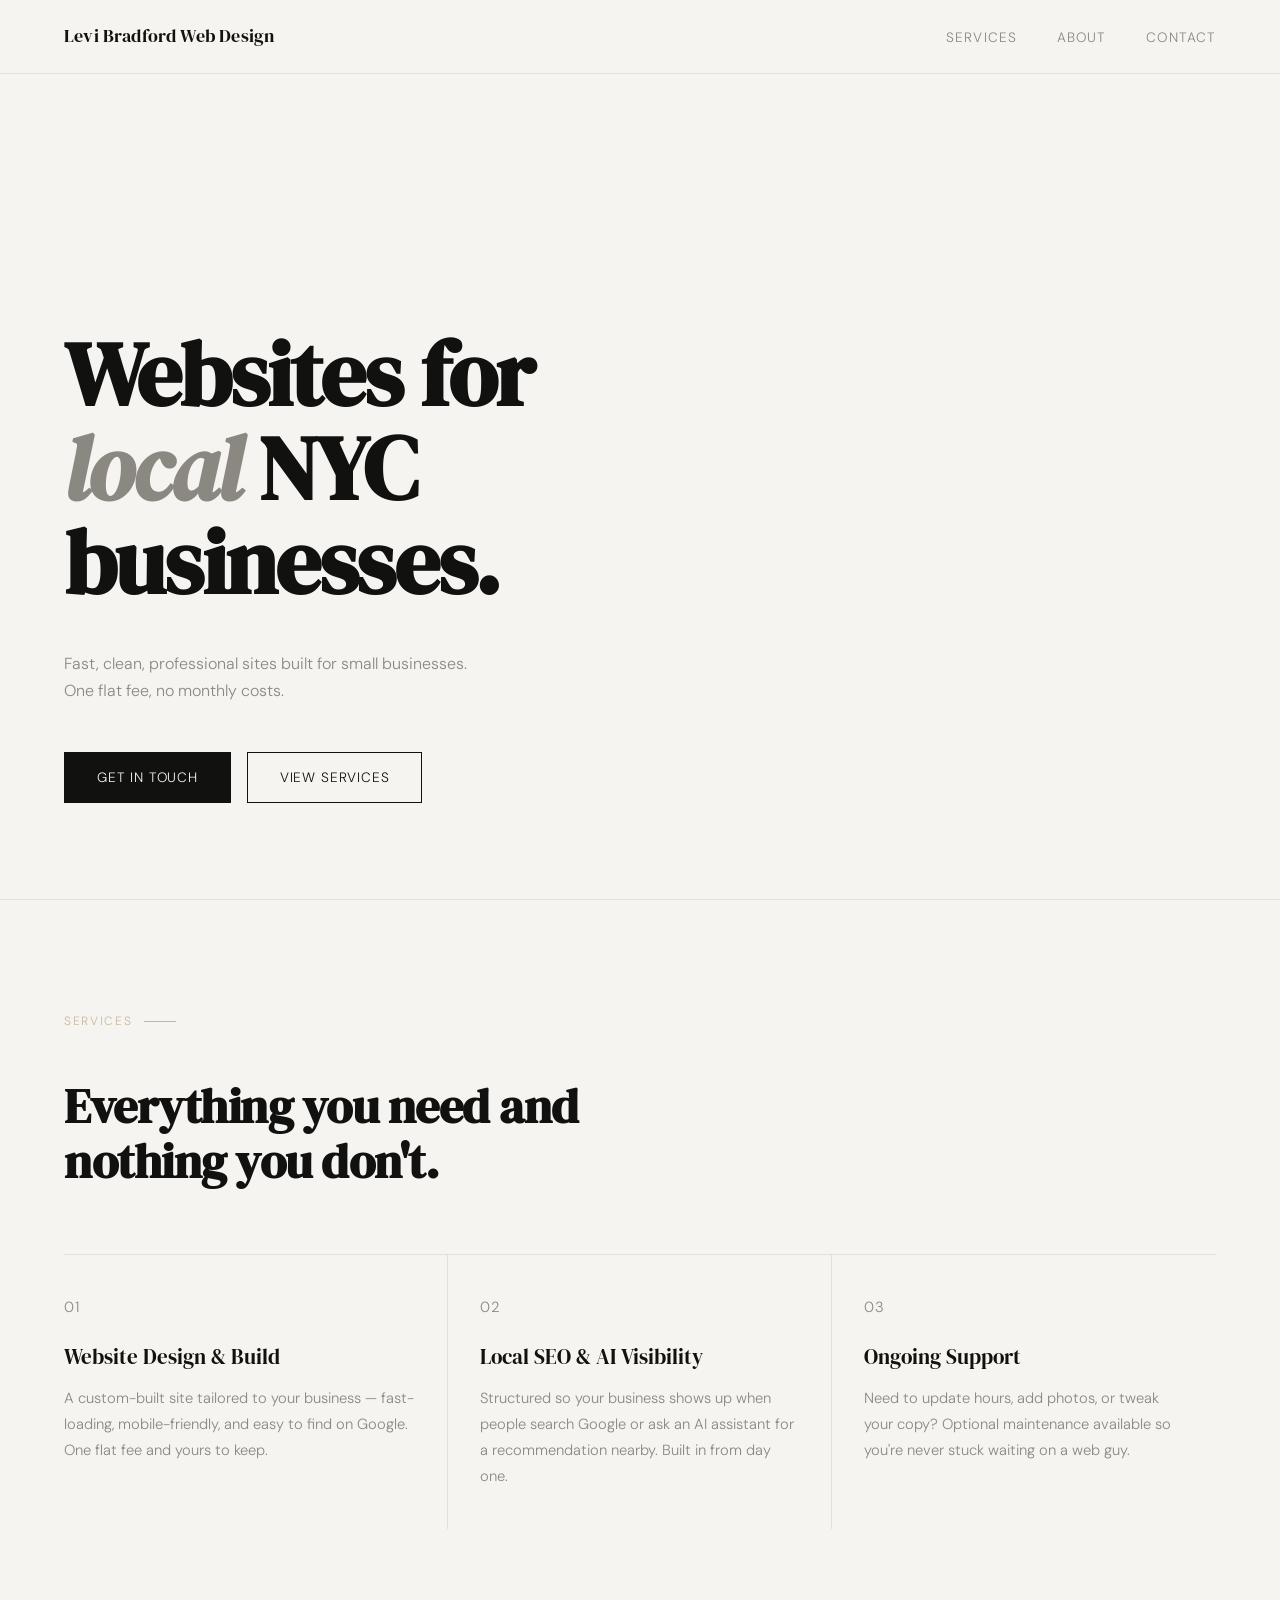
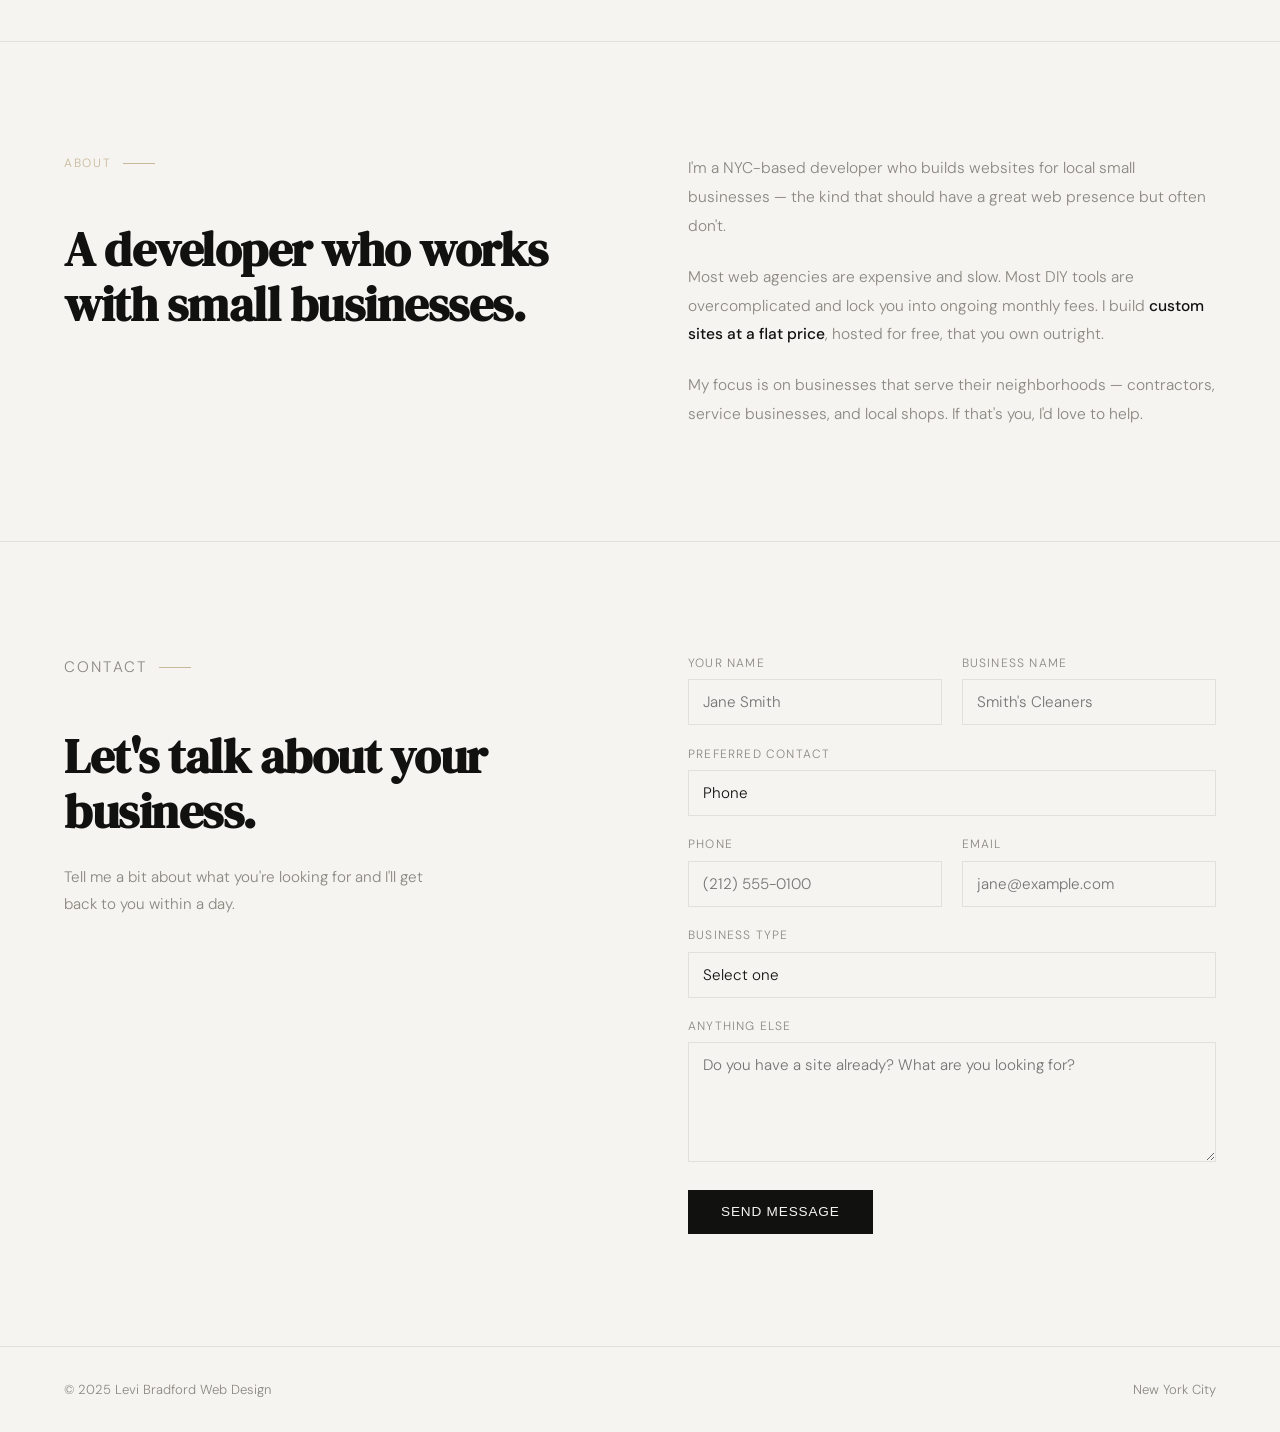
==== index.html @ beffd840 "fixed form" ====
<!DOCTYPE html>
<html lang="en">
<head>
  <meta charset="UTF-8" />
  <meta name="viewport" content="width=device-width, initial-scale=1.0" />
  <title>Levi Bradford Web Design — Web Design NYC</title>
  <link rel="preconnect" href="https://fonts.googleapis.com">
  <link rel="preconnect" href="https://fonts.gstatic.com" crossorigin>
  <link href="https://fonts.googleapis.com/css2?family=DM+Serif+Display:ital@0;1&family=DM+Sans:wght@300;400;500&display=swap" rel="stylesheet">
  <link rel="stylesheet" href="style.css">
</head>
<body>

  <nav>
    <a href="#" class="nav-logo">Levi Bradford Web Design</a>
    <ul class="nav-links">
      <li><a href="#services">Services</a></li>
      <li><a href="#about">About</a></li>
      <li><a href="#contact">Contact</a></li>
    </ul>
  </nav>

  <!-- HERO -->
  <section class="hero">
    <!-- <p class="hero-eyebrow fade-in">Web Design · New York City</p> -->
    <h1 class="fade-in">Websites for <em>local</em> NYC businesses.</h1>
    <!-- <h1 class="fade-in">Websites for local NYC businesses.</h1> -->
    <p class="hero-sub fade-in">Fast, clean, professional sites built for small businesses.<br>One flat fee, no monthly costs.</p>
    <div class="hero-btns fade-in">
      <a href="#contact" class="btn">Get in touch</a>
      <a href="#services" class="btn btn-outline">View Services</a>
    </div>
  </section>

  <!-- SERVICES -->
  <section id="services">
    <p class="section-label fade-in">Services</p>
    <h2 class="fade-in">Everything you need and nothing you don't.</h2>
    <div class="services-grid">
      <div class="service-item fade-in">
        <p class="service-number">01</p>
        <h3>Website Design & Build</h3>
        <p>A custom-built site tailored to your business — fast-loading, mobile-friendly, and easy to find on Google. One flat fee and yours to keep.</p>
      </div>
      <div class="service-item fade-in">
        <p class="service-number">02</p>
        <h3>Local SEO & AI Visibility</h3>
        <p>Structured so your business shows up when people search Google or ask an AI assistant for a recommendation nearby. Built in from day one.</p>
      </div>
      <div class="service-item fade-in">
        <p class="service-number">03</p>
        <h3>Ongoing Support</h3>
        <p>Need to update hours, add photos, or tweak your copy? Optional maintenance available so you're never stuck waiting on a web guy.</p>
      </div>
    </div>
  </section>

  <!-- ABOUT -->
  <section id="about">
    <div class="about-left fade-in">
      <p class="section-label">About</p>
      <h2>A developer who works with small businesses.</h2>
    </div>
    <div class="about-right fade-in">
      <p>I'm a NYC-based developer who builds websites for local small businesses — the kind that should have a great web presence but often don't.</p>
      <p>Most web agencies are expensive and slow. Most DIY tools are overcomplicated and lock you into ongoing monthly fees. I build <strong>custom sites at a flat price</strong>, hosted for free, that you own outright.</p>
      <p>My focus is on businesses that serve their neighborhoods — contractors, service businesses, and local shops. If that's you, I'd love to help.</p>
    </div>
  </section>

  <!-- CONTACT -->
  <section id="contact">
    <div class="contact-left fade-in">
      <p class="section-label">Contact</p>
      <h2>Let's talk about your business.</h2>
      <p>Tell me a bit about what you're looking for and I'll get back to you within a day.</p>
    </div>
    <div class="contact-right">
      <form class="contact-form fade-in" name="contact" method="POST" action="/contact-submission" data-netlify="true" netlify-honeypot="bot-field">
        <input type="hidden" name="form-name" value="contact" />
        <p class="bot-field"><label>Don't fill this out: <input name="bot-field" /></label></p>
        <div class="form-row">
          <div class="form-group">
            <label for="name">Your name</label>
            <input type="text" id="name" name="name" required placeholder="Jane Smith" />
          </div>
          <div class="form-group">
            <label for="business">Business name</label>
            <input type="text" id="business" name="business" placeholder="Smith's Cleaners" />
          </div>
        </div>
        <div class="form-group">
          <label for="preferred-contact">Preferred contact</label>
          <select id="preferred-contact" name="preferred-contact">
            <option value="phone" selected>Phone</option>
            <option value="email">Email</option>
          </select>
        </div>
        <div class="form-row">
          <div class="form-group">
            <label for="phone">Phone</label>
            <input type="tel" id="phone" name="phone" required placeholder="(212) 555-0100" />
          </div>
          <div class="form-group">
            <label for="email">Email</label>
            <input type="email" id="email" name="email" placeholder="jane@example.com" />
          </div>
        </div>
        <div class="form-group">
          <label for="type">Business type</label>
          <select id="type" name="type">
            <option value="">Select one</option>
            <option>Contractor / Trade</option>
            <option>Dry Cleaner / Laundry</option>
            <option>Salon / Beauty</option>
            <option>Restaurant / Food</option>
            <option>Professional Services</option>
            <option>Other</option>
          </select>
        </div>
        <div class="form-group">
          <label for="message">Anything else</label>
          <textarea id="message" name="message" placeholder="Do you have a site already? What are you looking for?"></textarea>
        </div>
        <div class="form-submit">
          <button type="submit" class="btn">Send message</button>
        </div>
      </form>
    </div>
  </section>

  <footer>
    <p>© 2025 Levi Bradford Web Design</p>
    <p>New York City</p>
  </footer>

  <script src="script.js"></script>

</body>
</html>
---- style.css ----
*, *::before, *::after { box-sizing: border-box; margin: 0; padding: 0; }

:root {
  --black: #111110;
  --off-white: #f5f4f0;
  --mid: #8a8880;
  --accent: #c8b89a;
  --border: #e2e0da;
}

html { scroll-behavior: smooth; }

body {
  background: var(--off-white);
  color: var(--black);
  font-family: 'DM Sans', sans-serif;
  font-weight: 300;
  line-height: 1.6;
  font-size: 17px;
}

/* NAV */
nav {
  position: fixed;
  top: 0; left: 0; right: 0;
  z-index: 100;
  display: flex;
  justify-content: space-between;
  align-items: center;
  padding: 1.4rem 4rem;
  background: var(--off-white);
  border-bottom: 1px solid var(--border);
}

.nav-logo {
  font-family: 'DM Serif Display', serif;
  font-size: 1.1rem;
  letter-spacing: 0.01em;
  color: var(--black);
  text-decoration: none;
  white-space: nowrap;
  flex-shrink: 0;
}

.nav-links {
  display: flex;
  gap: 2.5rem;
  list-style: none;
}

.nav-links a {
  text-decoration: none;
  color: var(--mid);
  font-size: 0.85rem;
  letter-spacing: 0.08em;
  text-transform: uppercase;
  transition: color 0.2s;
}

.nav-links a:hover { color: var(--black); }

/* HERO */
.hero {
  min-height: 100vh;
  display: flex;
  flex-direction: column;
  justify-content: flex-end;
  padding: 0 4rem 6rem;
  border-bottom: 1px solid var(--border);
}

.hero-eyebrow {
  font-size: 0.8rem;
  letter-spacing: 0.12em;
  text-transform: uppercase;
  color: var(--mid);
  margin-bottom: 1.5rem;
}

.hero h1 {
  font-family: 'DM Serif Display', serif;
  font-size: clamp(3rem, 7vw, 6.5rem);
  line-height: 1.05;
  letter-spacing: -0.02em;
  max-width: 14ch;
  margin-bottom: 2.5rem;
}

.hero h1 em {
  /* font-style: italic; */
  /* font-style: normal; */
  color: var(--mid);
}

.hero-sub {
  max-width: 38ch;
  color: var(--mid);
  font-size: 1rem;
  line-height: 1.7;
  margin-bottom: 3rem;
}

.btn {
  display: inline-block;
  padding: 0.85rem 2rem;
  background: var(--black);
  color: var(--off-white);
  text-decoration: none;
  font-size: 0.85rem;
  letter-spacing: 0.06em;
  text-transform: uppercase;
  transition: background 0.2s, color 0.2s;
  border: 1px solid var(--black);
}

.btn:hover {
  background: transparent;
  color: var(--black);
}

.btn-outline {
  background: transparent;
  color: var(--black);
}

.hero-btns {
  display: flex;
  flex-wrap: wrap;
  gap: 1rem;
}

.btn-outline:hover {
  background: var(--black);
  color: var(--off-white);
}

/* SECTION SHARED */
section {
  padding: 7rem 4rem;
  border-bottom: 1px solid var(--border);
}

.section-label {
  font-size: 0.75rem;
  letter-spacing: 0.14em;
  text-transform: uppercase;
  color: var(--accent);
  margin-bottom: 3rem;
  display: flex;
  align-items: center;
  gap: 0.75rem;
}

.section-label::after {
  content: '';
  display: block;
  width: 2rem;
  height: 1px;
  background: var(--accent);
}

/* SERVICES */
#services h2 {
  font-family: 'DM Serif Display', serif;
  font-size: clamp(2rem, 4vw, 3rem);
  line-height: 1.15;
  max-width: 22ch;
  margin-bottom: 4rem;
  letter-spacing: -0.01em;
}

.services-grid {
  display: grid;
  grid-template-columns: repeat(3, 1fr);
  gap: 0;
  border-top: 1px solid var(--border);
}

.service-item {
  padding: 2.5rem 2rem 2.5rem 0;
  border-right: 1px solid var(--border);
}

.service-item:last-child { border-right: none; }
.service-item:not(:first-child) { padding-left: 2rem; }

.service-number {
  font-size: 0.75rem;
  color: var(--accent);
  letter-spacing: 0.1em;
  margin-bottom: 1.2rem;
}

.service-item h3 {
  font-family: 'DM Serif Display', serif;
  font-size: 1.3rem;
  margin-bottom: 0.85rem;
  font-weight: 400;
}

.service-item p {
  font-size: 0.92rem;
  color: var(--mid);
  line-height: 1.75;
}

/* ABOUT */
#about {
  display: grid;
  grid-template-columns: 1fr 1fr;
  gap: 6rem;
  align-items: start;
}

.about-left h2 {
  font-family: 'DM Serif Display', serif;
  font-size: clamp(2rem, 4vw, 3rem);
  line-height: 1.15;
  letter-spacing: -0.01em;
}

.about-right p {
  color: var(--mid);
  font-size: 0.97rem;
  line-height: 1.85;
  margin-bottom: 1.4rem;
}

.about-right p:last-child { margin-bottom: 0; }

.about-right strong {
  color: var(--black);
  font-weight: 500;
}

/* CONTACT */
#contact {
  display: grid;
  grid-template-columns: 1fr 1fr;
  gap: 6rem;
  align-items: start;
}

.contact-left h2 {
  font-family: 'DM Serif Display', serif;
  font-size: clamp(2rem, 4vw, 3rem);
  line-height: 1.15;
  letter-spacing: -0.01em;
  margin-bottom: 1.5rem;
}

.contact-left p {
  color: var(--mid);
  font-size: 0.95rem;
  line-height: 1.8;
  max-width: 36ch;
}

.contact-form {
  display: flex;
  flex-direction: column;
  gap: 1.2rem;
}

.form-row {
  display: grid;
  grid-template-columns: 1fr 1fr;
  gap: 1.2rem;
}

.form-group {
  display: flex;
  flex-direction: column;
  gap: 0.4rem;
}

.form-group label {
  font-size: 0.75rem;
  letter-spacing: 0.1em;
  text-transform: uppercase;
  color: var(--mid);
}

.form-group input,
.form-group textarea,
.form-group select {
  background: transparent;
  border: 1px solid var(--border);
  border-radius: 0;
  padding: 0.75rem 0.9rem;
  font-family: 'DM Sans', sans-serif;
  font-size: 0.95rem;
  font-weight: 300;
  color: var(--black);
  transition: border-color 0.2s;
  -webkit-appearance: none;
  appearance: none;
  width: 100%;
}

.form-group input:focus,
.form-group textarea:focus,
.form-group select:focus {
  outline: none;
  border-color: var(--black);
}

.form-group textarea {
  resize: vertical;
  min-height: 120px;
}

.form-submit {
  margin-top: 0.5rem;
}


.bot-field {
  position: absolute;
  left: -9999px;
  overflow: hidden;
}

/* SUBMISSION PAGE */
.submission {
  min-height: 100vh;
  display: flex;
  flex-direction: column;
  justify-content: center;
  padding: 0 4rem;
  border-bottom: none;
}

.submission h1 {
  font-family: 'DM Serif Display', serif;
  font-size: clamp(1.2rem, 5vw, 5rem);
  line-height: 1.05;
  letter-spacing: -0.02em;
  white-space: nowrap;
  margin-bottom: 1.5rem;
}

.submission-sub {
  color: var(--mid);
  font-size: 1rem;
  line-height: 1.7;
  max-width: 38ch;
  margin-bottom: 2.5rem;
}

.submission-back {
  color: var(--black);
  font-size: 0.85rem;
  letter-spacing: 0.06em;
  text-transform: uppercase;
  text-decoration: underline;
}

@media (max-width: 900px) {
  .submission { padding: 0 2rem; }
}


/* FOOTER */
footer {
  padding: 2rem 4rem;
  display: flex;
  justify-content: space-between;
  align-items: center;
}

footer p {
  font-size: 0.82rem;
  color: var(--mid);
}

/* FADE IN */
.fade-in {
  opacity: 0;
  transform: translateY(18px);
  transition: opacity 0.7s ease, transform 0.7s ease;
}

.fade-in.visible {
  opacity: 1;
  transform: none;
}

/* RESPONSIVE */
@media (max-width: 600px) {
  nav {
    flex-direction: column;
    align-items: flex-start;
    gap: 0.6rem;
    padding: 1rem 1.5rem;
  }
  .nav-links { gap: 1.4rem; }
}

@media (max-width: 900px) {
  nav { padding: 1.2rem 2rem; }
  .hero { padding: 0 2rem 5rem; }
  section { padding: 5rem 2rem; }
  .services-grid { grid-template-columns: 1fr; }
  .service-item { border-right: none; border-bottom: 1px solid var(--border); padding: 2rem 0; }
  .service-item:last-child { border-bottom: none; }
  .service-item:not(:first-child) { padding-left: 0; }
  #about, #contact { grid-template-columns: 1fr; gap: 3rem; }
  .form-row { grid-template-columns: 1fr; }
  footer { padding: 2rem; flex-direction: column; gap: 0.5rem; text-align: center; }
}
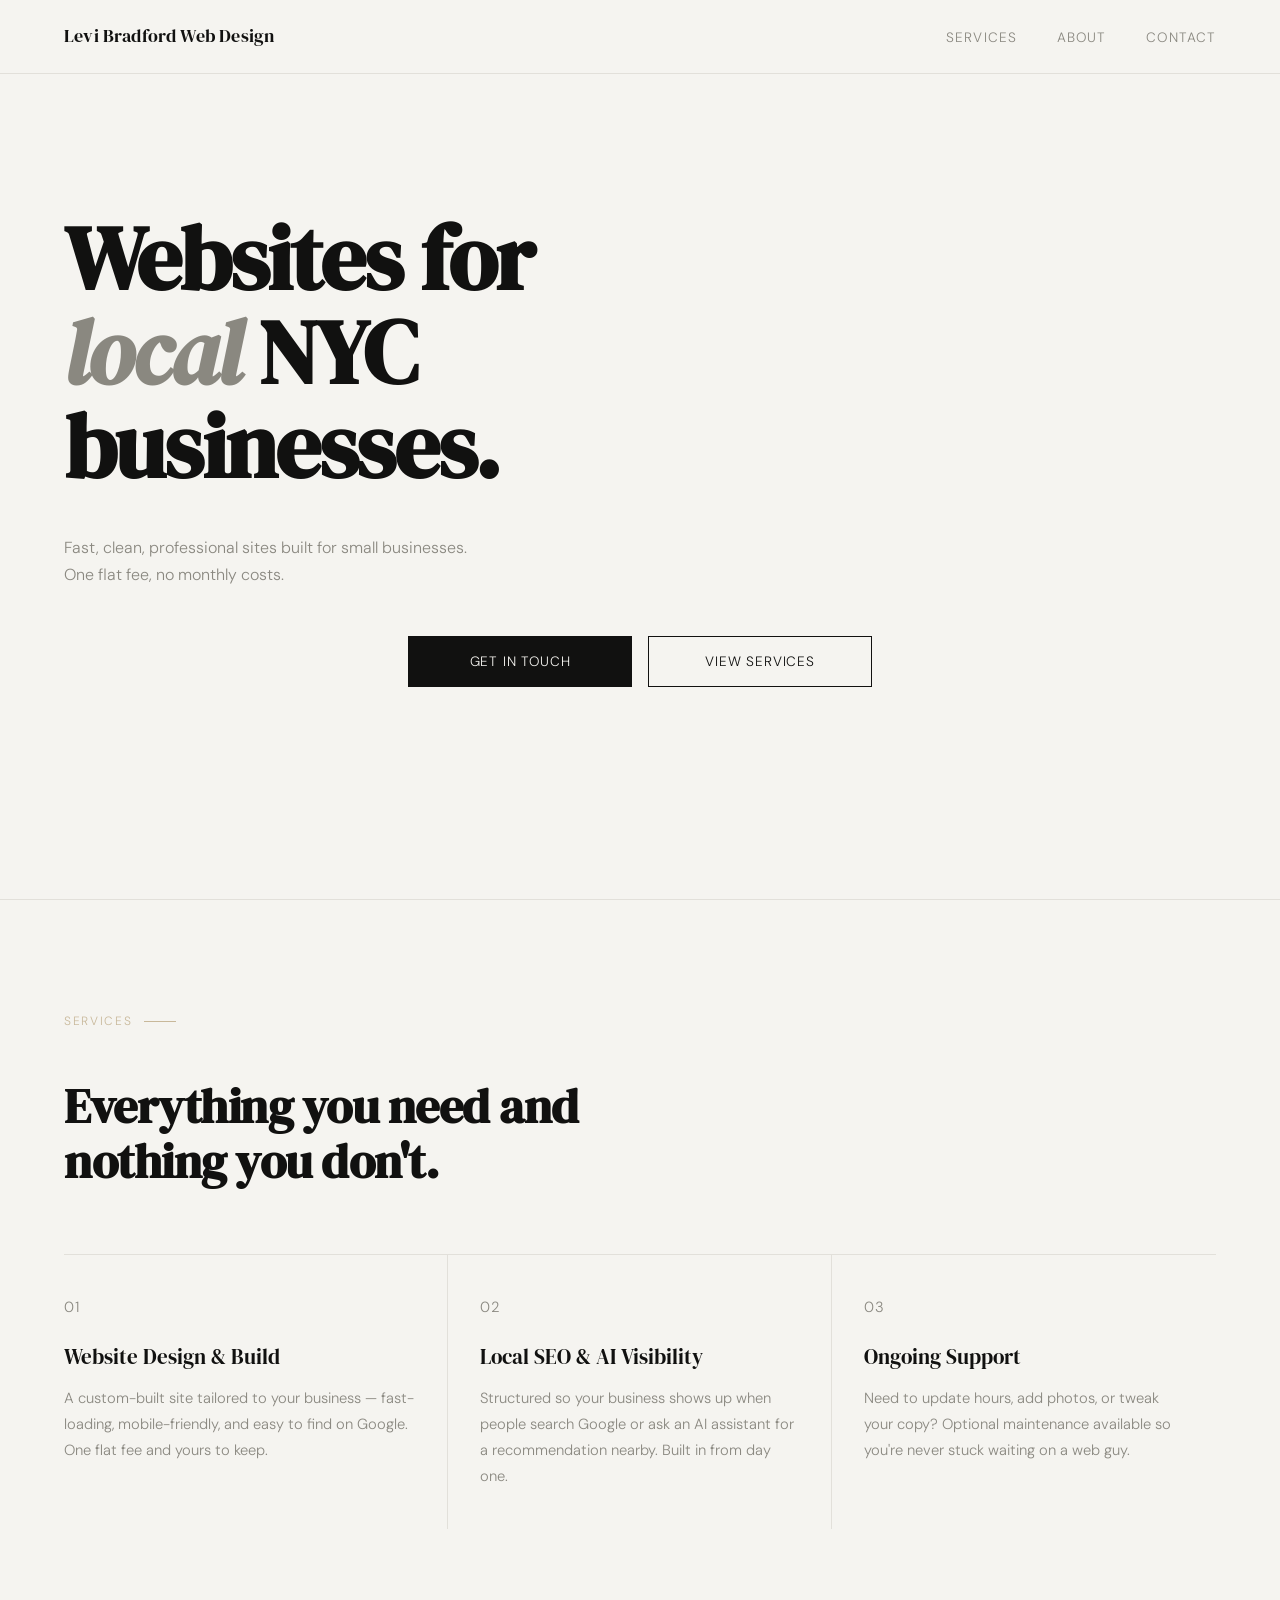
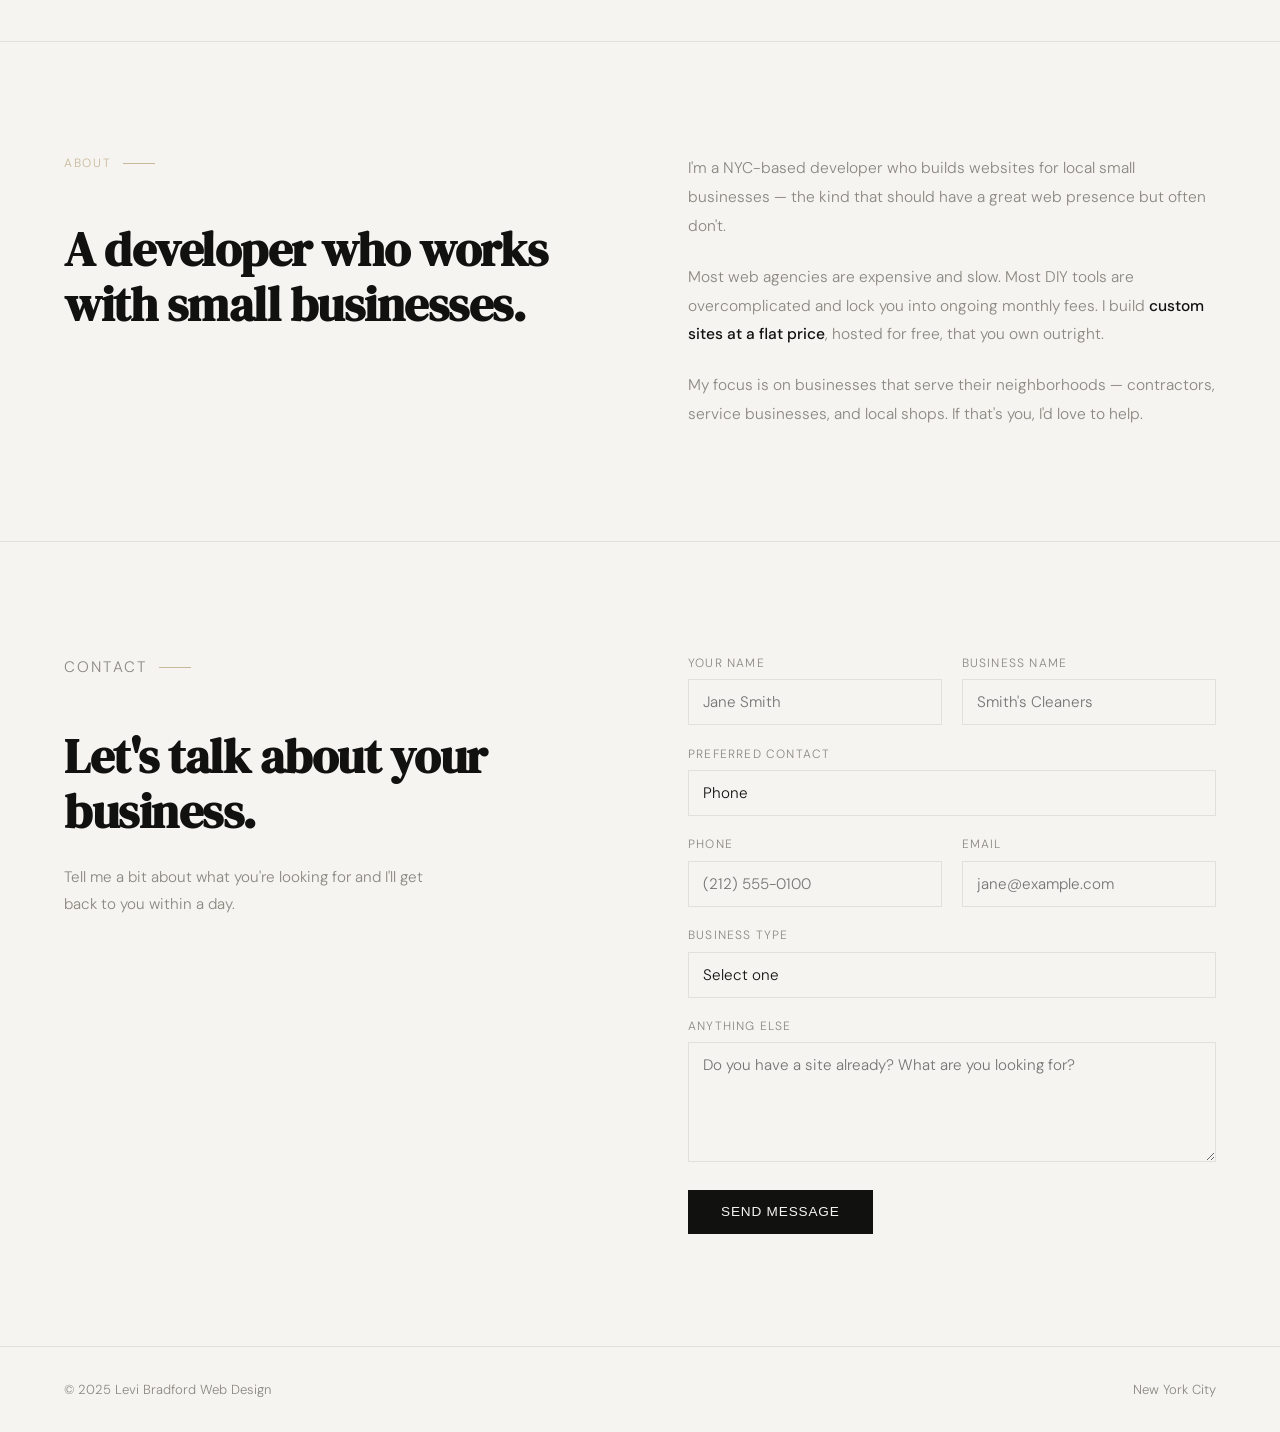
==== commit dd2bd91e: "some styling fixes" ====
--- a/index.html
+++ b/index.html
@@ -7,6 +7,7 @@
   <link rel="preconnect" href="https://fonts.googleapis.com">
   <link rel="preconnect" href="https://fonts.gstatic.com" crossorigin>
   <link href="https://fonts.googleapis.com/css2?family=DM+Serif+Display:ital@0;1&family=DM+Sans:wght@300;400;500&display=swap" rel="stylesheet">
+  <link rel="icon" type="image/svg+xml" href="favicon.svg">
   <link rel="stylesheet" href="style.css">
 </head>
 <body>
--- a/style.css
+++ b/style.css
@@ -62,10 +62,11 @@
 /* HERO */
 .hero {
   min-height: 100vh;
+  min-height: 100svh;
   display: flex;
   flex-direction: column;
-  justify-content: flex-end;
-  padding: 0 4rem 6rem;
+  justify-content: center;
+  padding: 6rem 4rem;
   border-bottom: 1px solid var(--border);
 }
 
@@ -127,6 +128,13 @@
   display: flex;
   flex-wrap: wrap;
   gap: 1rem;
+  justify-content: center;
+}
+
+.hero-btns .btn {
+  flex: 1 1 auto;
+  max-width: 14rem;
+  text-align: center;
 }
 
 .btn-outline:hover {
@@ -399,7 +407,7 @@
 
 @media (max-width: 900px) {
   nav { padding: 1.2rem 2rem; }
-  .hero { padding: 0 2rem 5rem; }
+  .hero { padding: 6rem 2rem; }
   section { padding: 5rem 2rem; }
   .services-grid { grid-template-columns: 1fr; }
   .service-item { border-right: none; border-bottom: 1px solid var(--border); padding: 2rem 0; }
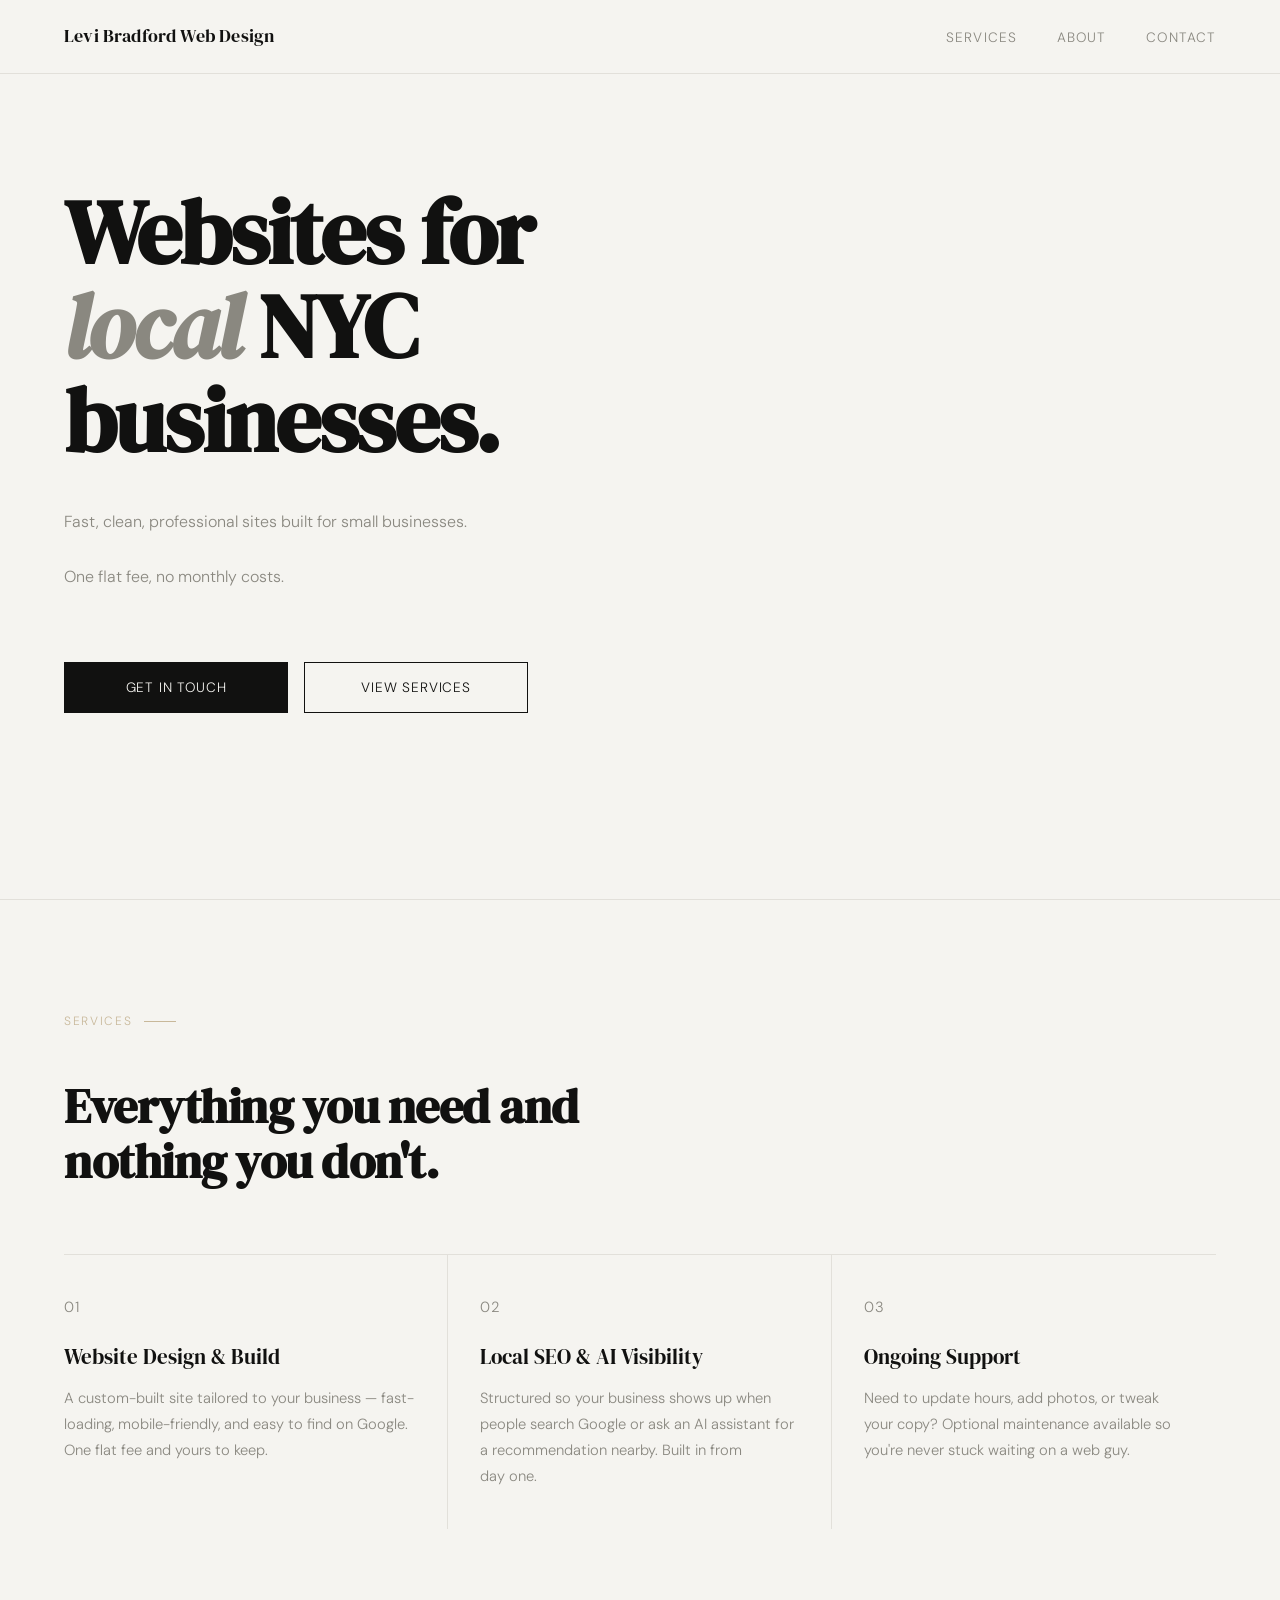
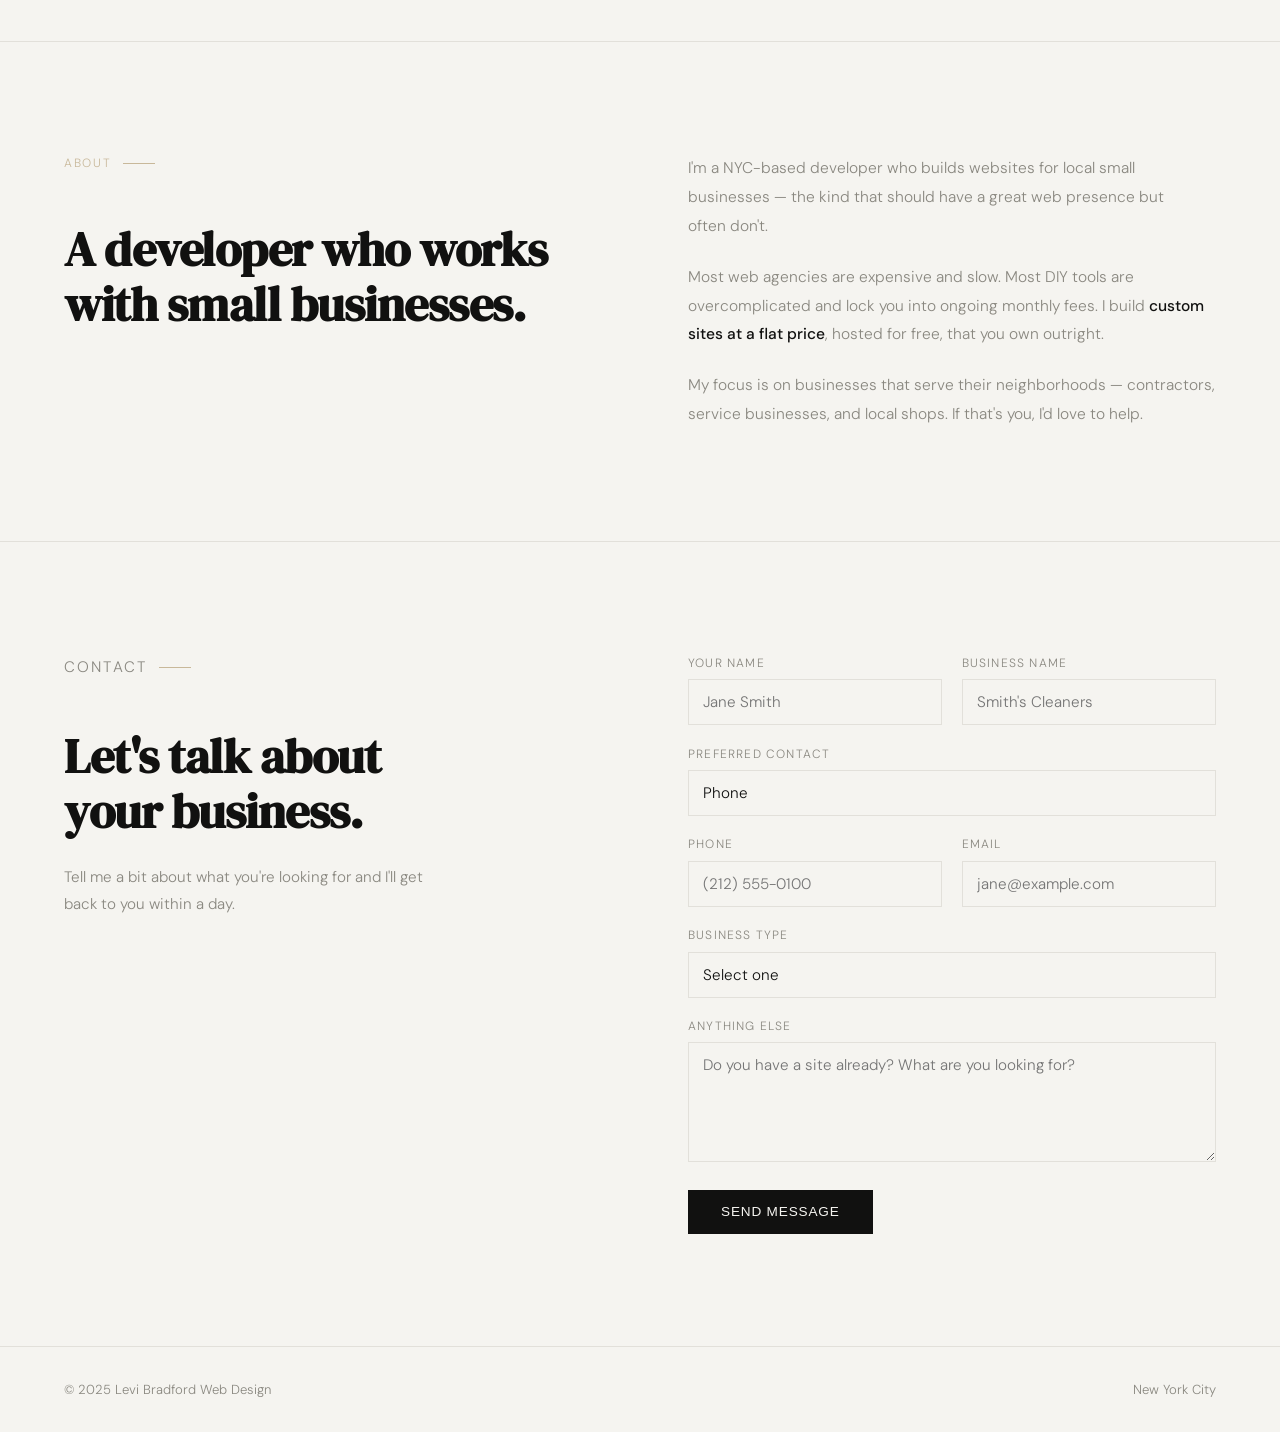
==== commit eb1569c4: "double line break" ====
--- a/index.html
+++ b/index.html
@@ -26,7 +26,7 @@
     <!-- <p class="hero-eyebrow fade-in">Web Design · New York City</p> -->
     <h1 class="fade-in">Websites for <em>local</em> NYC businesses.</h1>
     <!-- <h1 class="fade-in">Websites for local NYC businesses.</h1> -->
-    <p class="hero-sub fade-in">Fast, clean, professional sites built for small businesses.<br>One flat fee, no monthly costs.</p>
+    <p class="hero-sub fade-in">Fast, clean, professional sites built for small businesses.<br><br>One flat fee, no monthly costs.</p>
     <div class="hero-btns fade-in">
       <a href="#contact" class="btn">Get in touch</a>
       <a href="#services" class="btn btn-outline">View Services</a>
--- a/style.css
+++ b/style.css
@@ -128,7 +128,7 @@
   display: flex;
   flex-wrap: wrap;
   gap: 1rem;
-  justify-content: center;
+  margin-top: 1.5rem;
 }
 
 .hero-btns .btn {
@@ -395,16 +395,6 @@
 }
 
 /* RESPONSIVE */
-@media (max-width: 600px) {
-  nav {
-    flex-direction: column;
-    align-items: flex-start;
-    gap: 0.6rem;
-    padding: 1rem 1.5rem;
-  }
-  .nav-links { gap: 1.4rem; }
-}
-
 @media (max-width: 900px) {
   nav { padding: 1.2rem 2rem; }
   .hero { padding: 6rem 2rem; }
@@ -417,3 +407,18 @@
   .form-row { grid-template-columns: 1fr; }
   footer { padding: 2rem; flex-direction: column; gap: 0.5rem; text-align: center; }
 }
+
+@media (max-width: 600px) {
+  nav {
+    flex-direction: column;
+    align-items: flex-start;
+    gap: 0.6rem;
+    padding: 1rem 1.5rem;
+  }
+  .nav-links { gap: 1.4rem; }
+  .hero { padding-top: 9rem; }
+  .hero-btns { flex-direction: column; align-items: center; }
+  .hero-btns .btn { padding: 0.65rem 1.4rem; font-size: 0.78rem; width: 75vw; }
+  .form-submit { display: flex; justify-content: center; }
+  .form-submit .btn { padding: 0.65rem 1.4rem; font-size: 0.78rem; width: 75vw; text-align: center; }
+}
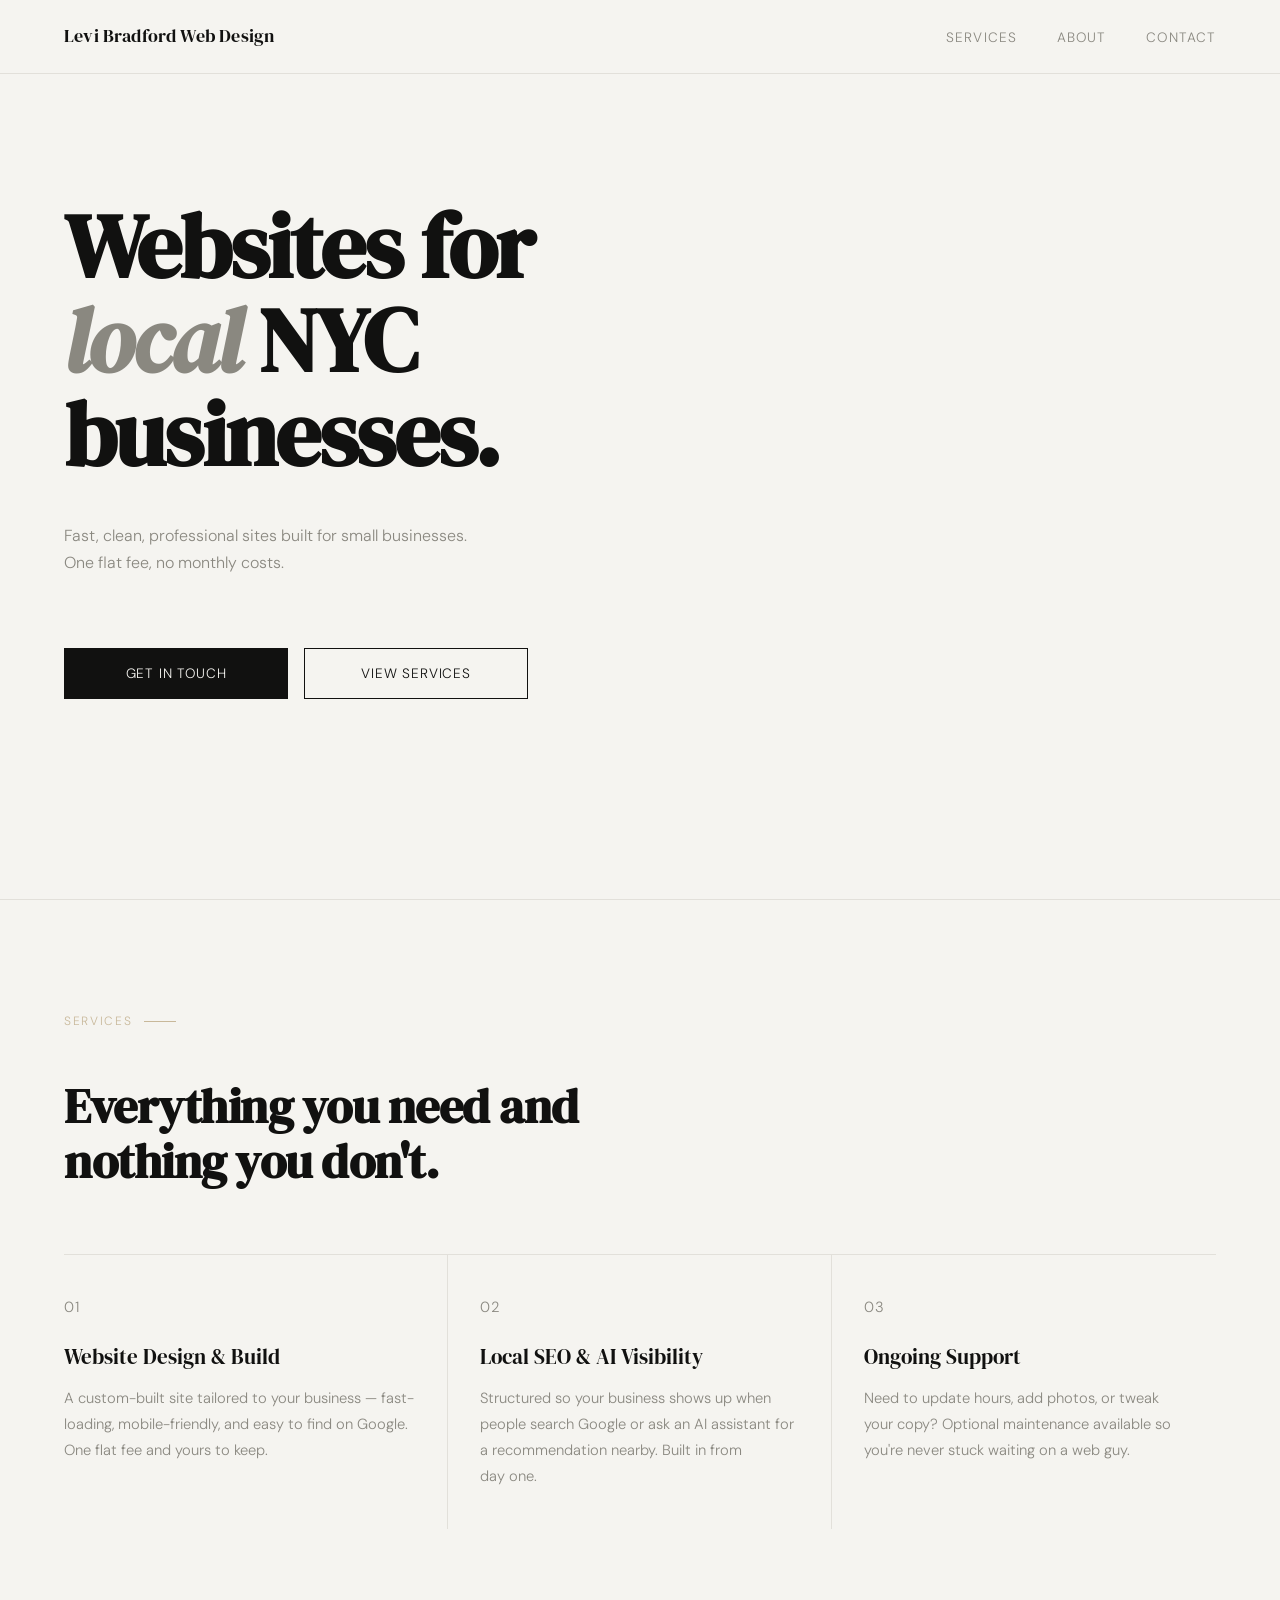
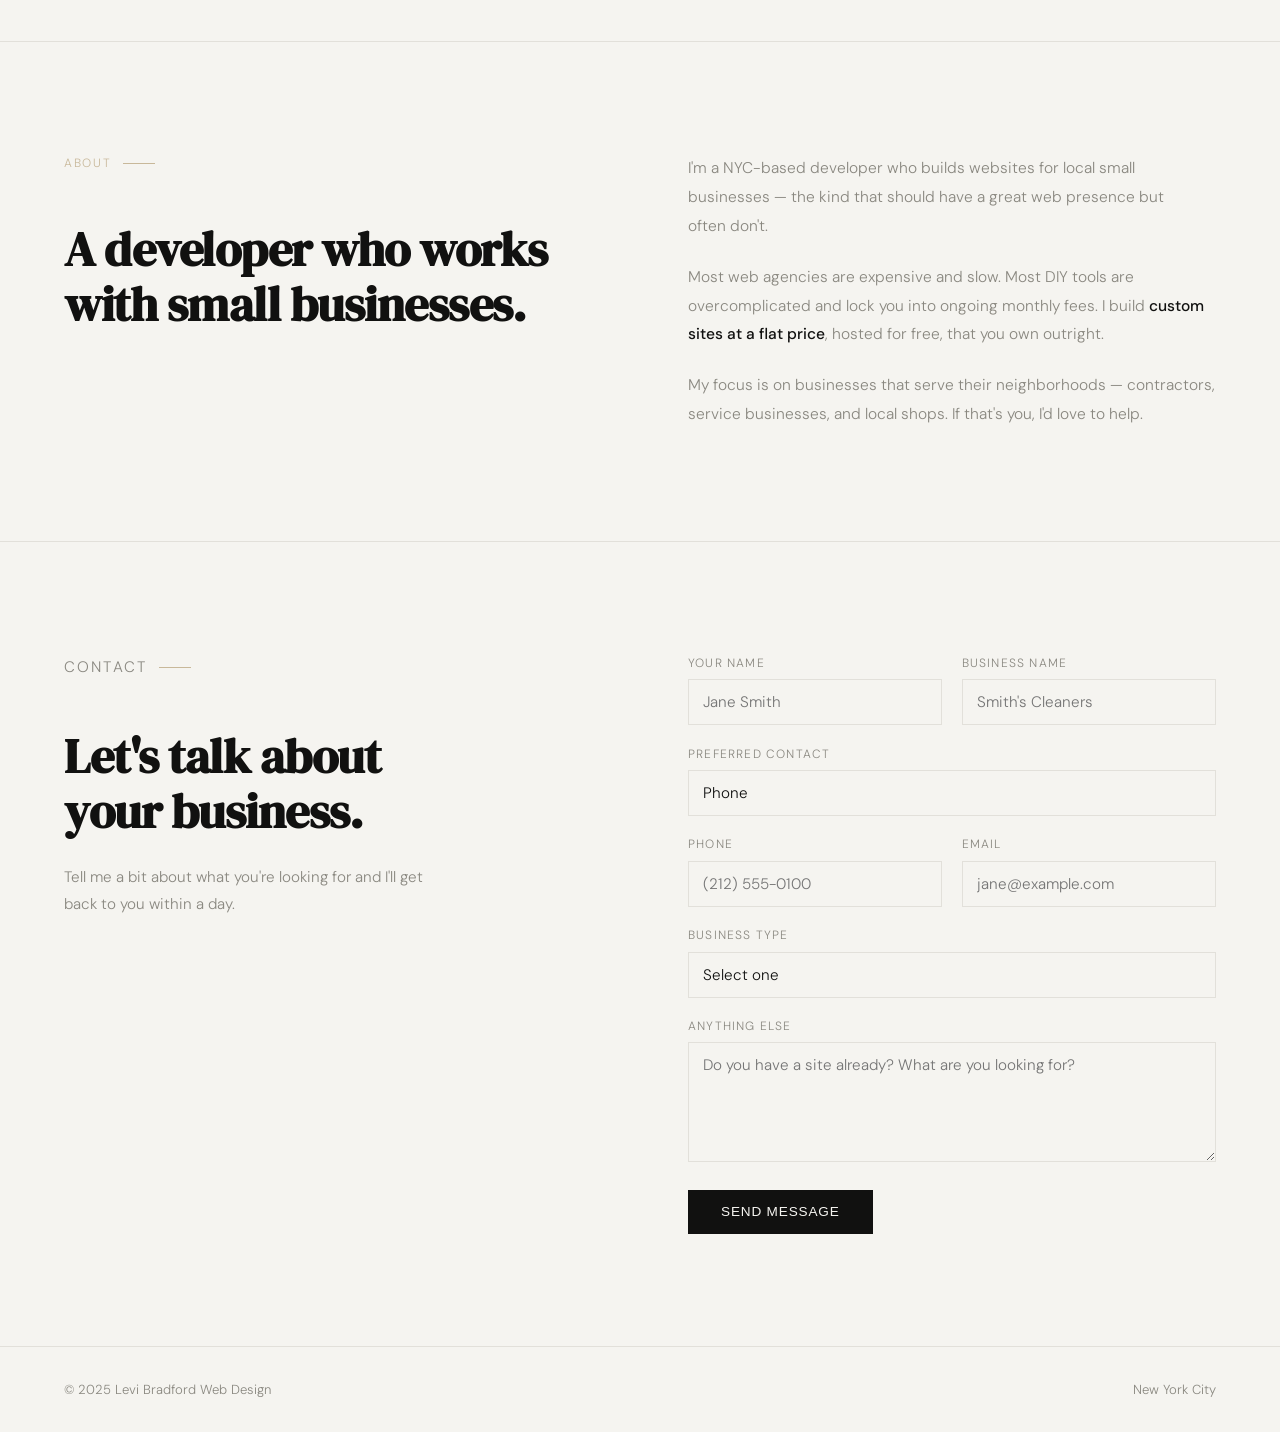
==== commit c22f23d1: "fixed break text" ====
--- a/index.html
+++ b/index.html
@@ -26,7 +26,7 @@
     <!-- <p class="hero-eyebrow fade-in">Web Design · New York City</p> -->
     <h1 class="fade-in">Websites for <em>local</em> NYC businesses.</h1>
     <!-- <h1 class="fade-in">Websites for local NYC businesses.</h1> -->
-    <p class="hero-sub fade-in">Fast, clean, professional sites built for small businesses.<br><br>One flat fee, no monthly costs.</p>
+    <p class="hero-sub fade-in">Fast, clean, professional sites built for small businesses.<br>One flat fee, no monthly costs.</p>
     <div class="hero-btns fade-in">
       <a href="#contact" class="btn">Get in touch</a>
       <a href="#services" class="btn btn-outline">View Services</a>
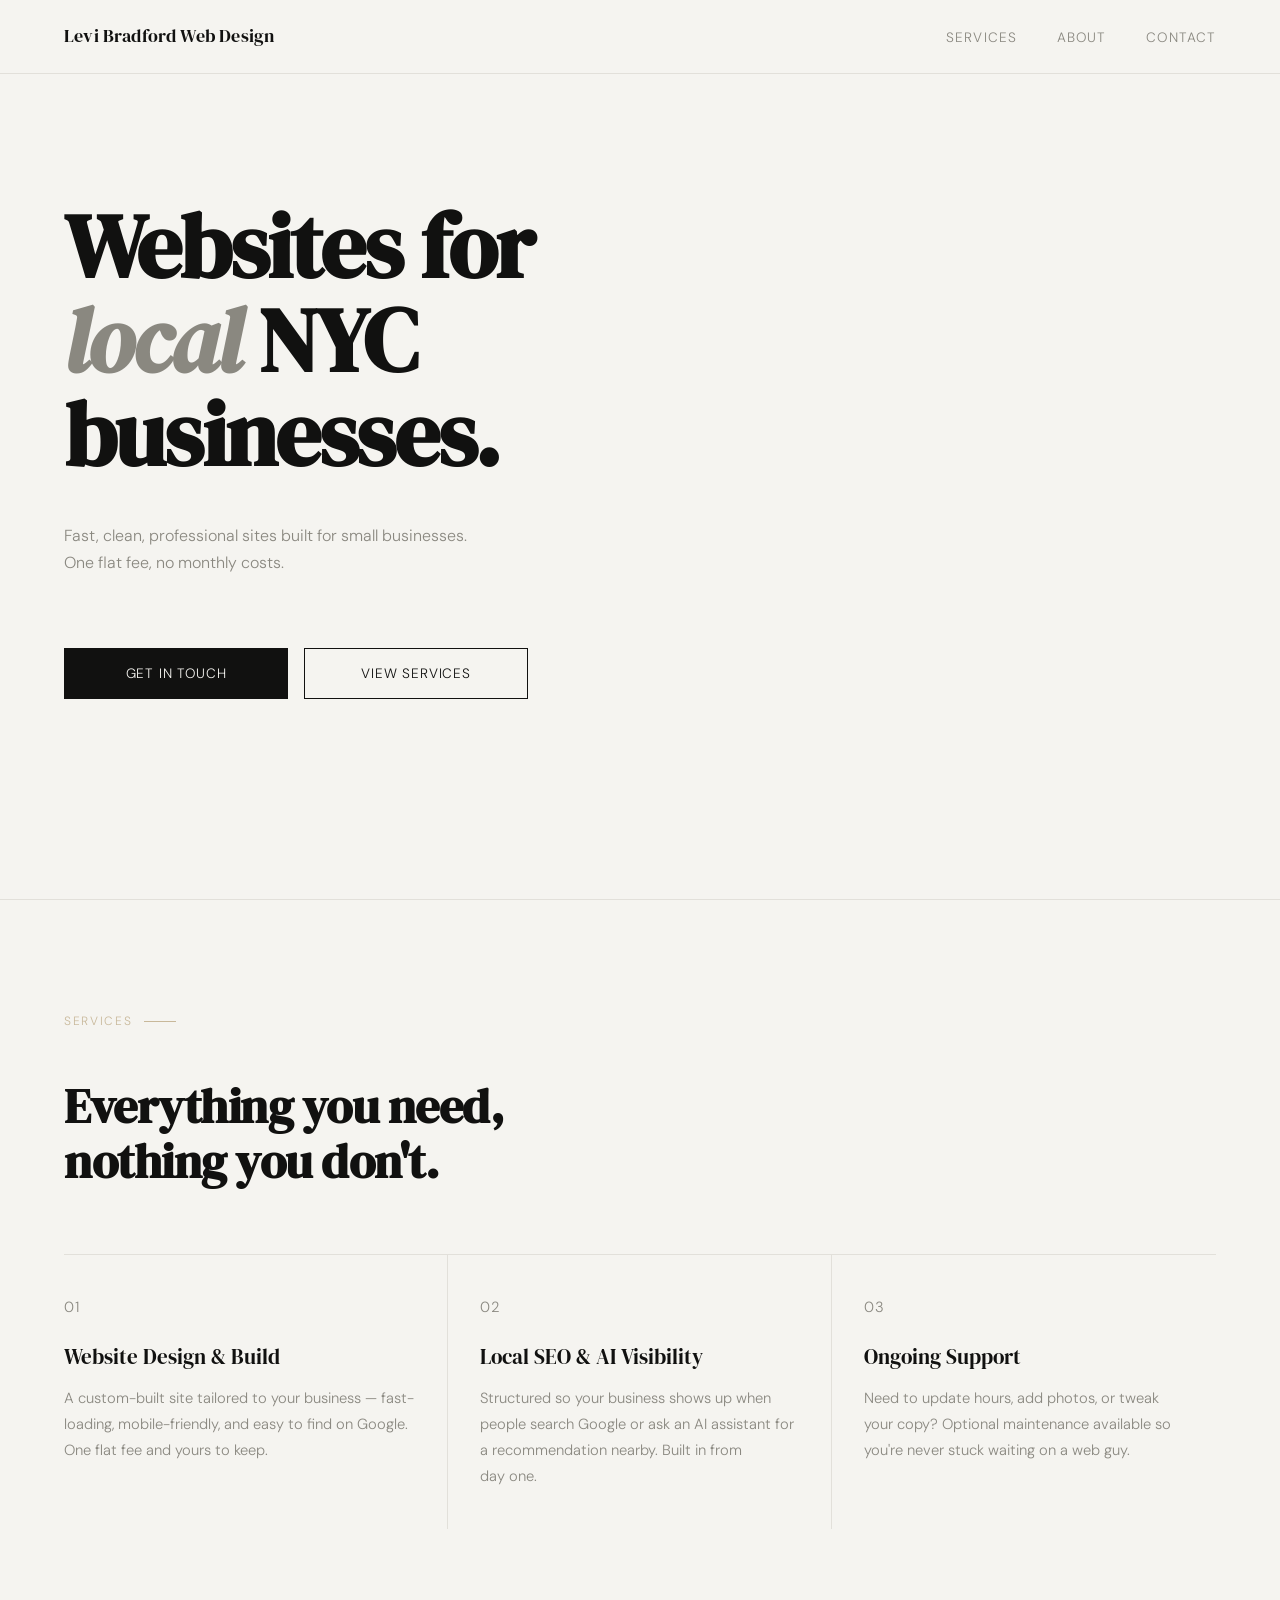
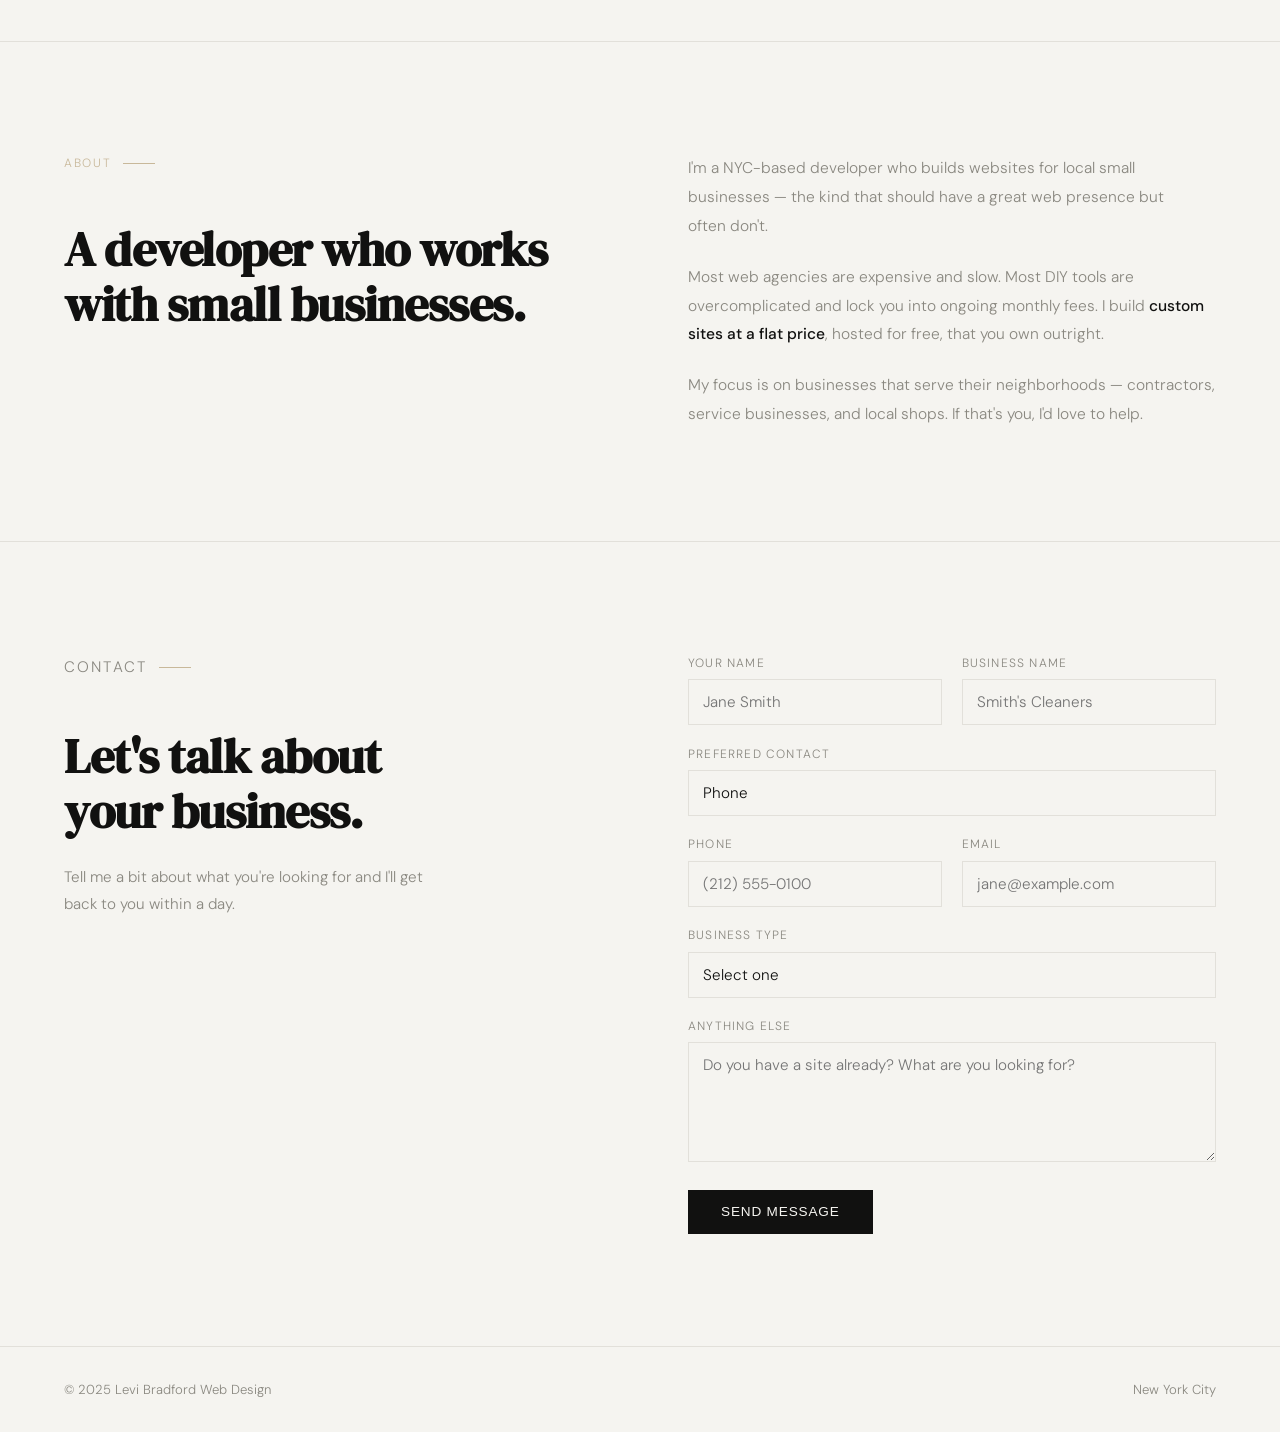
==== commit a63eebe6: "copy" ====
--- a/index.html
+++ b/index.html
@@ -19,6 +19,11 @@
       <li><a href="#about">About</a></li>
       <li><a href="#contact">Contact</a></li>
     </ul>
+    <button class="nav-toggle" aria-label="Toggle navigation" aria-expanded="false">
+      <span></span>
+      <span></span>
+      <span></span>
+    </button>
   </nav>
 
   <!-- HERO -->
@@ -36,7 +41,7 @@
   <!-- SERVICES -->
   <section id="services">
     <p class="section-label fade-in">Services</p>
-    <h2 class="fade-in">Everything you need and nothing you don't.</h2>
+    <h2 class="fade-in">Everything you need, nothing you don't.</h2>
     <div class="services-grid">
       <div class="service-item fade-in">
         <p class="service-number">01</p>
--- a/style.css
+++ b/style.css
@@ -58,6 +58,30 @@
 }
 
 .nav-links a:hover { color: var(--black); }
+
+.nav-toggle {
+  display: none;
+  flex-direction: column;
+  justify-content: center;
+  gap: 5px;
+  background: none;
+  border: none;
+  cursor: pointer;
+  padding: 0.25rem;
+  flex-shrink: 0;
+}
+
+.nav-toggle span {
+  display: block;
+  width: 22px;
+  height: 1.5px;
+  background: var(--black);
+  transition: transform 0.2s, opacity 0.2s;
+}
+
+nav.nav-open .nav-toggle span:nth-child(1) { transform: translateY(6.5px) rotate(45deg); }
+nav.nav-open .nav-toggle span:nth-child(2) { opacity: 0; }
+nav.nav-open .nav-toggle span:nth-child(3) { transform: translateY(-6.5px) rotate(-45deg); }
 
 /* HERO */
 .hero {
@@ -408,17 +432,47 @@
   footer { padding: 2rem; flex-direction: column; gap: 0.5rem; text-align: center; }
 }
 
+@media (max-width: 768px) {
+  nav { padding: 1rem 1.5rem; }
+
+  .nav-logo { font-size: 1rem; }
+
+  .nav-toggle { display: flex; }
+
+  .nav-links {
+    position: absolute;
+    top: 100%;
+    left: 0; right: 0;
+    flex-direction: column;
+    gap: 0;
+    padding: 0.5rem 1.5rem 1rem;
+    background: var(--off-white);
+    border-bottom: 1px solid var(--mid);
+    opacity: 0;
+    transform: translateY(-4px);
+    pointer-events: none;
+    transition: opacity 0.2s ease, transform 0.2s ease;
+  }
+
+  nav.nav-open .nav-links {
+    opacity: 1;
+    transform: translateY(0);
+    pointer-events: auto;
+  }
+
+  .nav-links li {
+    padding: 0.65rem 0;
+    border-bottom: 1px solid var(--border);
+  }
+
+  .nav-links li:last-child { border-bottom: none; }
+
+  .hero { padding-top: 7rem; }
+}
+
 @media (max-width: 600px) {
-  nav {
-    flex-direction: column;
-    align-items: flex-start;
-    gap: 0.6rem;
-    padding: 1rem 1.5rem;
-  }
-  .nav-links { gap: 1.4rem; }
-  .hero { padding-top: 9rem; }
   .hero-btns { flex-direction: column; align-items: center; }
-  .hero-btns .btn { padding: 0.65rem 1.4rem; font-size: 0.78rem; width: 75vw; }
+  .hero-btns .btn { padding: 0.65rem 1.4rem; font-size: 0.85rem; width: 75vw; }
   .form-submit { display: flex; justify-content: center; }
-  .form-submit .btn { padding: 0.65rem 1.4rem; font-size: 0.78rem; width: 75vw; text-align: center; }
-}
+  .form-submit .btn { padding: 0.65rem 1.4rem; font-size: 0.85rem; width: 75vw; text-align: center; }
+}
